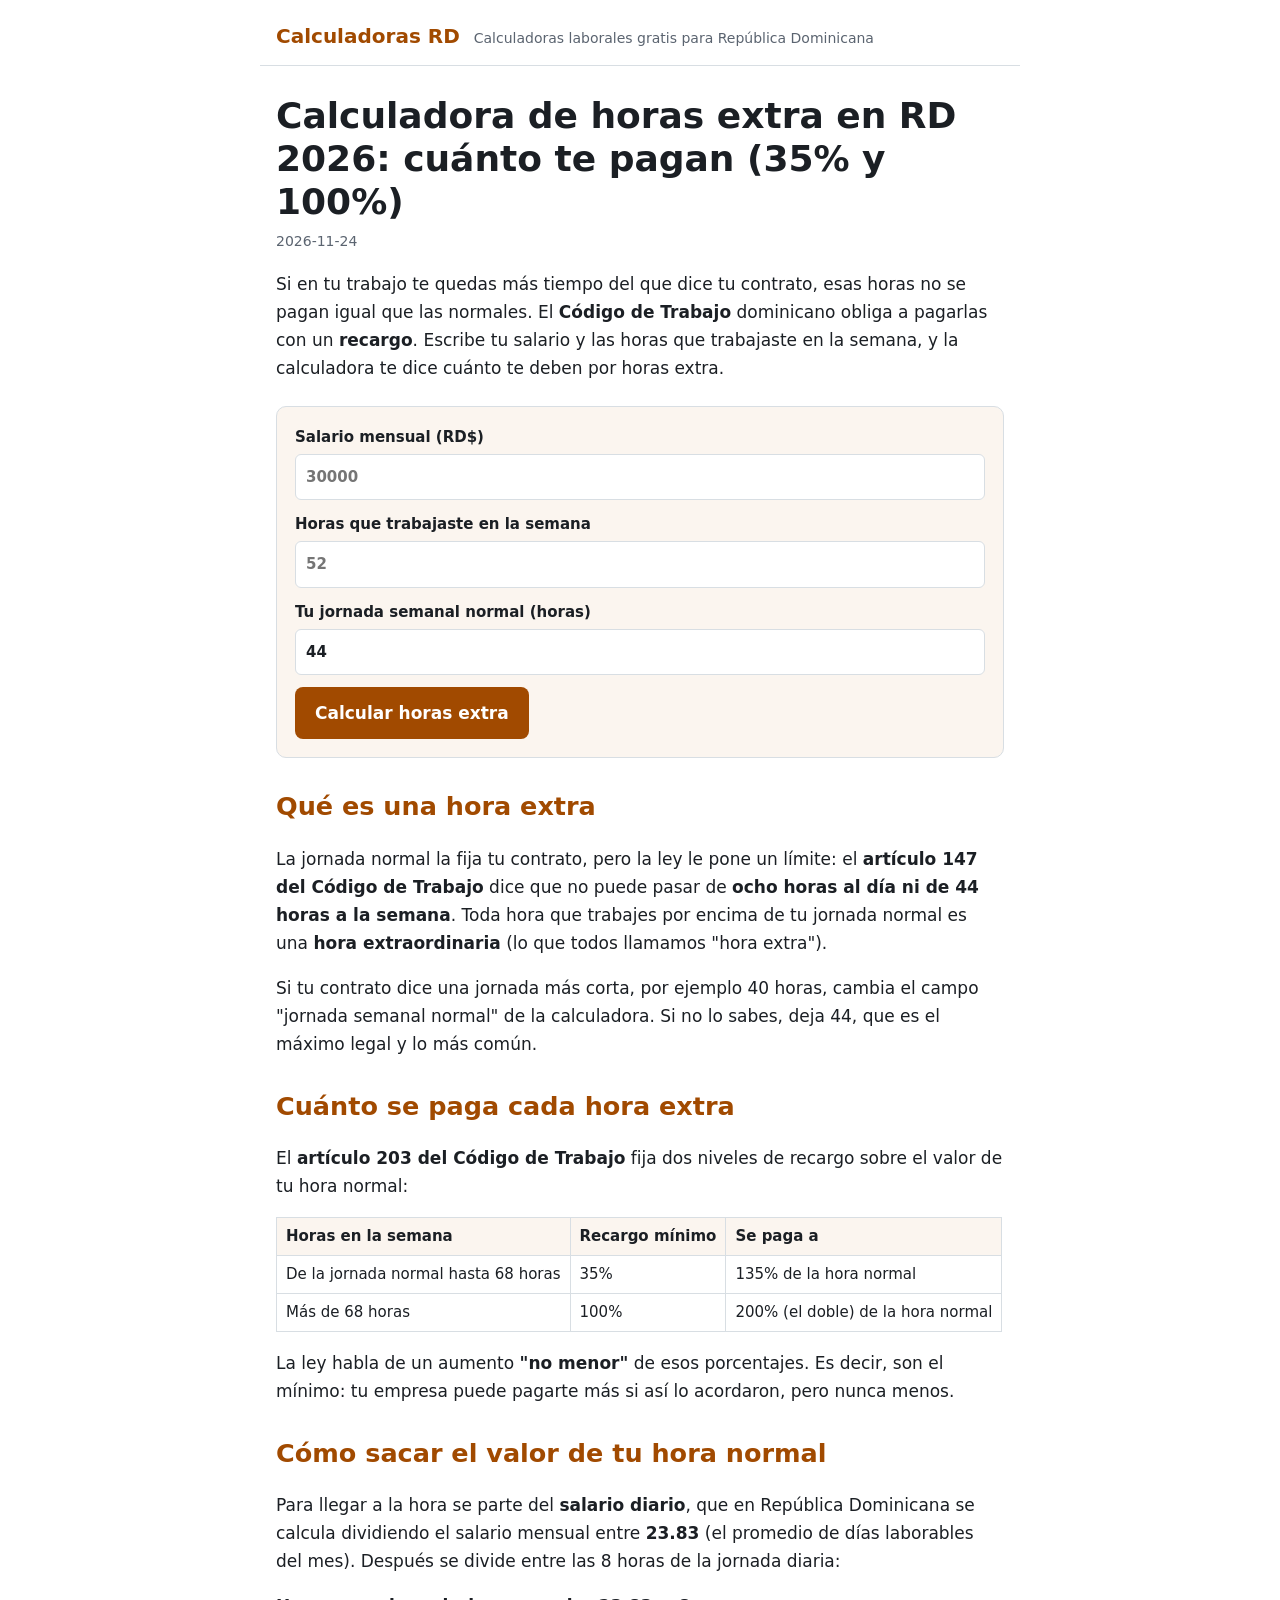
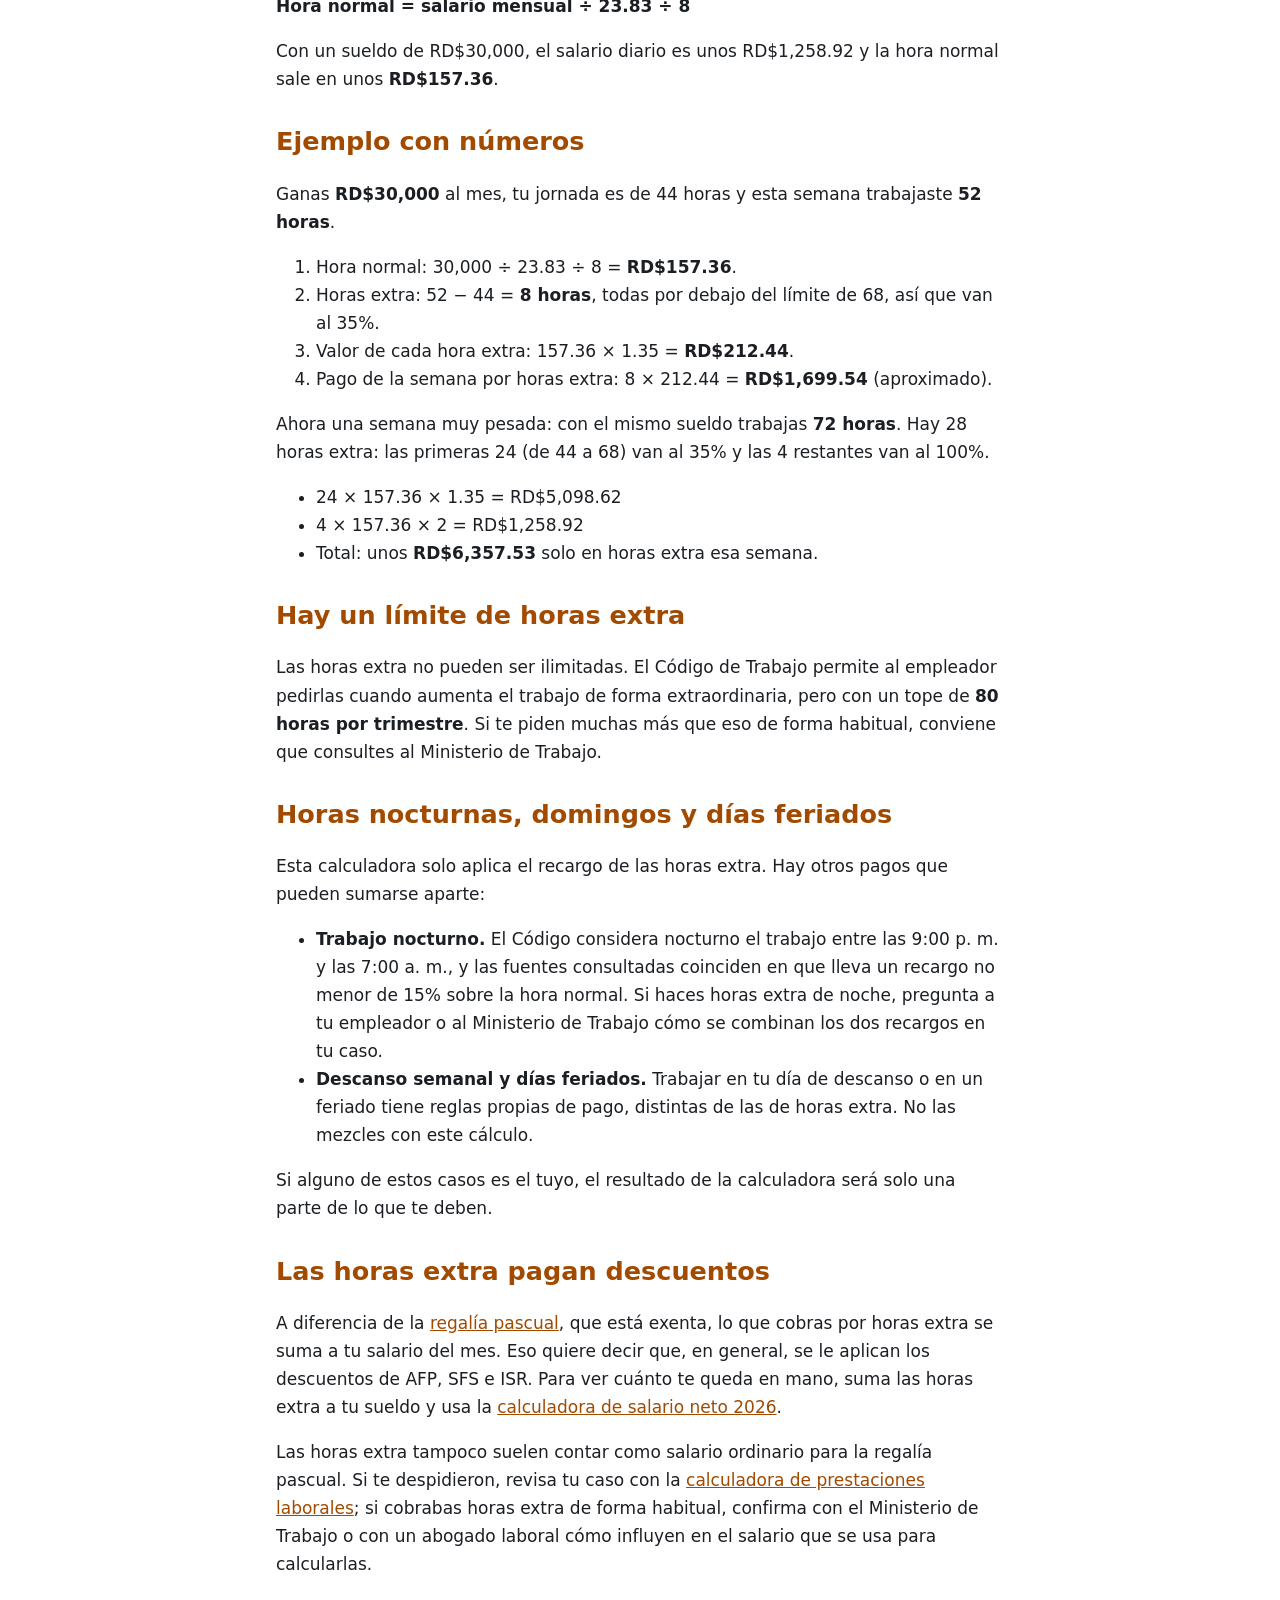
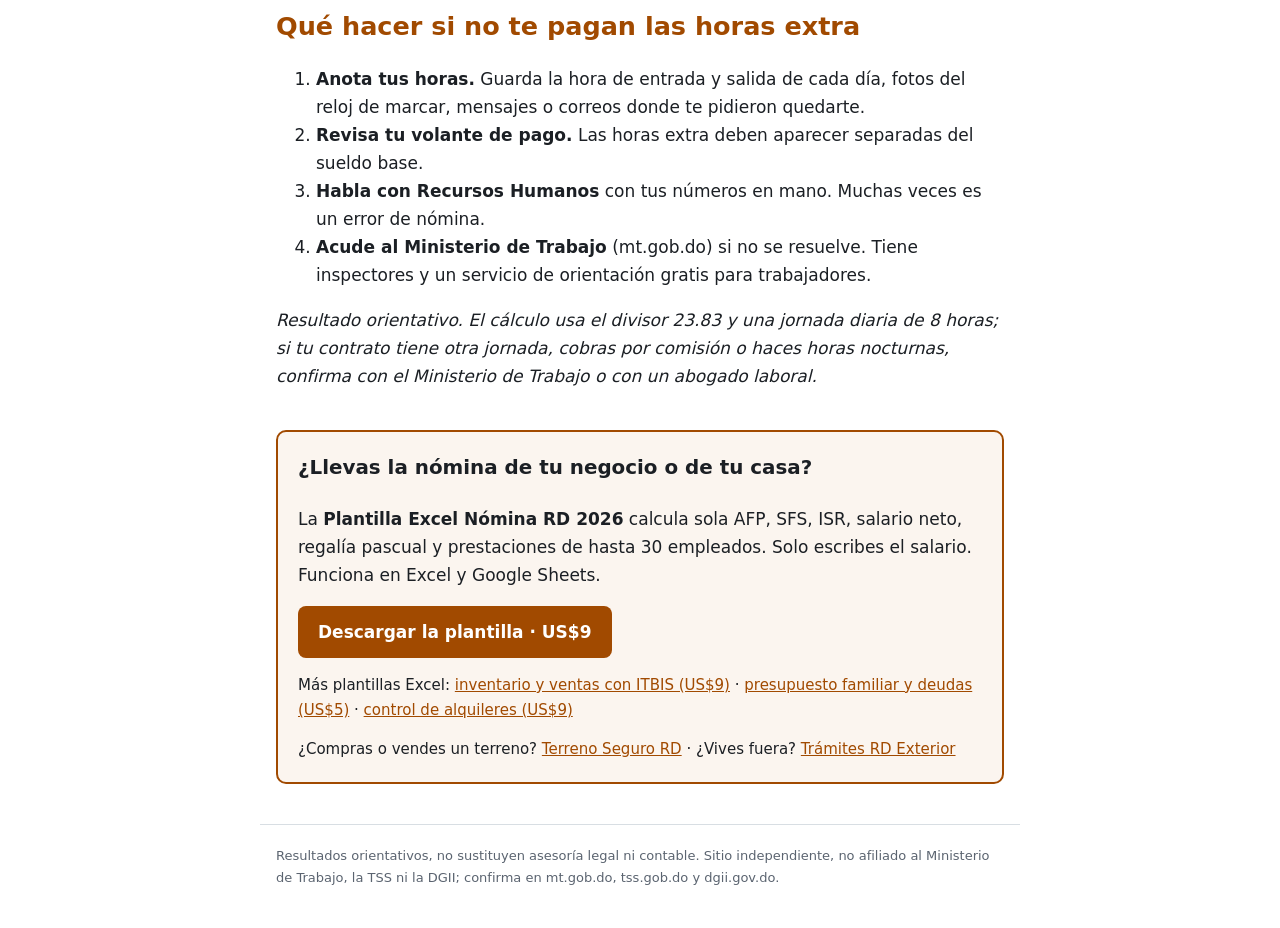
==== docs/calculadora-horas-extra-rd/index.html @ 493bf597 "Agrega calculadora de horas extra (art. 203: 35% y 100%) Co-Authored-By: Claude Opus 5.5 <noreply@an" ====
<!doctype html>
<html lang="es"><head><meta charset="utf-8">
<meta name="viewport" content="width=device-width,initial-scale=1">
<title>Calculadora de horas extra en RD 2026: cuánto te pagan (35% y 100%) | Calculadoras RD</title>
<meta name="description" content="Calcula gratis tus horas extra en República Dominicana: valor de tu hora normal, recargo del 35% hasta 68 horas semanales y del 100% después.">
<link rel="canonical" href="https://bsser.github.io/calculadoras-rd/calculadora-horas-extra-rd/">
<meta name="google-site-verification" content="4F6GvPItG1MgDsxIkhHlMnWlIL_Nr4-tKKIEYM5F8QM">
<link rel="stylesheet" href="../estilo.css">
<script src="../calc.js" defer></script>
</head><body>
<header><a class="marca" href="../">Calculadoras RD</a><span>Calculadoras laborales gratis para República Dominicana</span></header>
<main><article><h1>Calculadora de horas extra en RD 2026: cuánto te pagan (35% y 100%)</h1><p class='fecha'>2026-11-24</p><p>Si en tu trabajo te quedas más tiempo del que dice tu contrato, esas horas no se pagan igual que las normales. El <strong>Código de Trabajo</strong> dominicano obliga a pagarlas con un <strong>recargo</strong>. Escribe tu salario y las horas que trabajaste en la semana, y la calculadora te dice cuánto te deben por horas extra.</p>
<form class="calc" id="f-extra">
<label>Salario mensual (RD$)<input id="he-salario" inputmode="decimal" placeholder="30000" required></label>
<label>Horas que trabajaste en la semana<input id="he-horas" inputmode="decimal" placeholder="52" required></label>
<label>Tu jornada semanal normal (horas)<input id="he-jornada" inputmode="decimal" value="44"></label>
<button>Calcular horas extra</button>
<div class="resultado" id="r-extra" aria-live="polite"></div>
</form>

<h2>Qué es una hora extra</h2>
<p>La jornada normal la fija tu contrato, pero la ley le pone un límite: el <strong>artículo 147 del Código de Trabajo</strong> dice que no puede pasar de <strong>ocho horas al día ni de 44 horas a la semana</strong>. Toda hora que trabajes por encima de tu jornada normal es una <strong>hora extraordinaria</strong> (lo que todos llamamos "hora extra").</p>
<p>Si tu contrato dice una jornada más corta, por ejemplo 40 horas, cambia el campo "jornada semanal normal" de la calculadora. Si no lo sabes, deja 44, que es el máximo legal y lo más común.</p>
<h2>Cuánto se paga cada hora extra</h2>
<p>El <strong>artículo 203 del Código de Trabajo</strong> fija dos niveles de recargo sobre el valor de tu hora normal:</p>
<table>
<thead>
<tr>
<th>Horas en la semana</th>
<th>Recargo mínimo</th>
<th>Se paga a</th>
</tr>
</thead>
<tbody>
<tr>
<td>De la jornada normal hasta 68 horas</td>
<td>35%</td>
<td>135% de la hora normal</td>
</tr>
<tr>
<td>Más de 68 horas</td>
<td>100%</td>
<td>200% (el doble) de la hora normal</td>
</tr>
</tbody>
</table>
<p>La ley habla de un aumento <strong>"no menor"</strong> de esos porcentajes. Es decir, son el mínimo: tu empresa puede pagarte más si así lo acordaron, pero nunca menos.</p>
<h2>Cómo sacar el valor de tu hora normal</h2>
<p>Para llegar a la hora se parte del <strong>salario diario</strong>, que en República Dominicana se calcula dividiendo el salario mensual entre <strong>23.83</strong> (el promedio de días laborables del mes). Después se divide entre las 8 horas de la jornada diaria:</p>
<p><strong>Hora normal = salario mensual ÷ 23.83 ÷ 8</strong></p>
<p>Con un sueldo de RD$30,000, el salario diario es unos RD$1,258.92 y la hora normal sale en unos <strong>RD$157.36</strong>.</p>
<h2>Ejemplo con números</h2>
<p>Ganas <strong>RD$30,000</strong> al mes, tu jornada es de 44 horas y esta semana trabajaste <strong>52 horas</strong>.</p>
<ol>
<li>Hora normal: 30,000 ÷ 23.83 ÷ 8 = <strong>RD$157.36</strong>.</li>
<li>Horas extra: 52 − 44 = <strong>8 horas</strong>, todas por debajo del límite de 68, así que van al 35%.</li>
<li>Valor de cada hora extra: 157.36 × 1.35 = <strong>RD$212.44</strong>.</li>
<li>Pago de la semana por horas extra: 8 × 212.44 = <strong>RD$1,699.54</strong> (aproximado).</li>
</ol>
<p>Ahora una semana muy pesada: con el mismo sueldo trabajas <strong>72 horas</strong>. Hay 28 horas extra: las primeras 24 (de 44 a 68) van al 35% y las 4 restantes van al 100%.</p>
<ul>
<li>24 × 157.36 × 1.35 = RD$5,098.62</li>
<li>4 × 157.36 × 2 = RD$1,258.92</li>
<li>Total: unos <strong>RD$6,357.53</strong> solo en horas extra esa semana.</li>
</ul>
<h2>Hay un límite de horas extra</h2>
<p>Las horas extra no pueden ser ilimitadas. El Código de Trabajo permite al empleador pedirlas cuando aumenta el trabajo de forma extraordinaria, pero con un tope de <strong>80 horas por trimestre</strong>. Si te piden muchas más que eso de forma habitual, conviene que consultes al Ministerio de Trabajo.</p>
<h2>Horas nocturnas, domingos y días feriados</h2>
<p>Esta calculadora solo aplica el recargo de las horas extra. Hay otros pagos que pueden sumarse aparte:</p>
<ul>
<li><strong>Trabajo nocturno.</strong> El Código considera nocturno el trabajo entre las 9:00 p. m. y las 7:00 a. m., y las fuentes consultadas coinciden en que lleva un recargo no menor de 15% sobre la hora normal. Si haces horas extra de noche, pregunta a tu empleador o al Ministerio de Trabajo cómo se combinan los dos recargos en tu caso.</li>
<li><strong>Descanso semanal y días feriados.</strong> Trabajar en tu día de descanso o en un feriado tiene reglas propias de pago, distintas de las de horas extra. No las mezcles con este cálculo.</li>
</ul>
<p>Si alguno de estos casos es el tuyo, el resultado de la calculadora será solo una parte de lo que te deben.</p>
<h2>Las horas extra pagan descuentos</h2>
<p>A diferencia de la <a href="../calculadora-regalia-pascual-2026/">regalía pascual</a>, que está exenta, lo que cobras por horas extra se suma a tu salario del mes. Eso quiere decir que, en general, se le aplican los descuentos de AFP, SFS e ISR. Para ver cuánto te queda en mano, suma las horas extra a tu sueldo y usa la <a href="../calculadora-salario-neto-rd-2026/">calculadora de salario neto 2026</a>.</p>
<p>Las horas extra tampoco suelen contar como salario ordinario para la regalía pascual. Si te despidieron, revisa tu caso con la <a href="../calculadora-prestaciones-laborales-rd/">calculadora de prestaciones laborales</a>; si cobrabas horas extra de forma habitual, confirma con el Ministerio de Trabajo o con un abogado laboral cómo influyen en el salario que se usa para calcularlas.</p>
<h2>Qué hacer si no te pagan las horas extra</h2>
<ol>
<li><strong>Anota tus horas.</strong> Guarda la hora de entrada y salida de cada día, fotos del reloj de marcar, mensajes o correos donde te pidieron quedarte.</li>
<li><strong>Revisa tu volante de pago.</strong> Las horas extra deben aparecer separadas del sueldo base.</li>
<li><strong>Habla con Recursos Humanos</strong> con tus números en mano. Muchas veces es un error de nómina.</li>
<li><strong>Acude al Ministerio de Trabajo</strong> (mt.gob.do) si no se resuelve. Tiene inspectores y un servicio de orientación gratis para trabajadores.</li>
</ol>
<p><em>Resultado orientativo. El cálculo usa el divisor 23.83 y una jornada diaria de 8 horas; si tu contrato tiene otra jornada, cobras por comisión o haces horas nocturnas, confirma con el Ministerio de Trabajo o con un abogado laboral.</em></p></article><aside class="cta">
<h3>¿Llevas la nómina de tu negocio o de tu casa?</h3>
<p>La <b>Plantilla Excel Nómina RD 2026</b> calcula sola AFP, SFS, ISR, salario neto, regalía pascual y prestaciones de hasta 30 empleados. Solo escribes el salario. Funciona en Excel y Google Sheets.</p>
<a class="boton" href="https://jontastic64.gumroad.com/l/nomina-rd-2026">Descargar la plantilla · US$9</a>
<p class="gratis">Más plantillas Excel: <a href="https://jontastic64.gumroad.com/l/inventario-ventas-rd">inventario y ventas con ITBIS (US$9)</a> · <a href="https://jontastic64.gumroad.com/l/presupuesto-familiar-rd">presupuesto familiar y deudas (US$5)</a> · <a href="https://jontastic64.gumroad.com/l/control-alquileres-rd">control de alquileres (US$9)</a></p>
<p class="gratis">¿Compras o vendes un terreno? <a href="https://bsser.github.io/terreno-seguro-rd/">Terreno Seguro RD</a> · ¿Vives fuera? <a href="https://bsser.github.io/tramites-rd-exterior/">Trámites RD Exterior</a></p>
</aside></main>
<footer>Resultados orientativos, no sustituyen asesoría legal ni contable. Sitio independiente, no afiliado al Ministerio de Trabajo, la TSS ni la DGII; confirma en mt.gob.do, tss.gob.do y dgii.gov.do.</footer>
</body></html>
---- docs/estilo.css ----
:root { --verde:#a14a00; --tinta:#1b1f24; --gris:#5b6470; --fondo:#fbf5ef; --papel:#fff; --borde:#d8dee3; }
@media (prefers-color-scheme: dark) {
  :root { --verde:#ffa95e; --tinta:#eceae7; --gris:#b3aca5; --fondo:#2a221b; --papel:#161210; --borde:#3d332b; }
}
* { box-sizing: border-box; }
body { margin: 0; background: var(--papel); color: var(--tinta); font: 17px/1.65 system-ui, "Segoe UI", Arial, sans-serif; }
header, main, footer { max-width: 760px; margin: 0 auto; padding: 0 16px; }
header { padding-top: 20px; padding-bottom: 12px; border-bottom: 1px solid var(--borde); display: flex; flex-wrap: wrap; gap: 4px 14px; align-items: baseline; }
.marca { font-weight: 800; font-size: 20px; color: var(--verde); text-decoration: none; }
header span { color: var(--gris); font-size: 14px; }
h1 { line-height: 1.2; font-size: clamp(26px, 5vw, 36px); margin: 28px 0 6px; }
h2 { color: var(--verde); margin-top: 32px; line-height: 1.3; }
a { color: var(--verde); }
.fecha { color: var(--gris); font-size: 14px; margin-top: 0; }
.hero p { font-size: 19px; color: var(--gris); }
.lista { list-style: none; padding: 0; }
.lista li { border-bottom: 1px solid var(--borde); padding: 14px 0; }
.lista li a { font-weight: 700; font-size: 19px; text-decoration: none; }
.lista li p { margin: 4px 0 0; color: var(--gris); }
table { border-collapse: collapse; width: 100%; font-size: 15px; display: block; overflow-x: auto; }
th, td { border: 1px solid var(--borde); padding: 6px 9px; text-align: left; vertical-align: top; }
th { background: var(--fondo); }
blockquote { margin: 16px 0; padding: 10px 16px; background: var(--fondo); border-left: 4px solid var(--verde); }
.cta { margin: 40px 0; padding: 20px; background: var(--fondo); border: 2px solid var(--verde); border-radius: 10px; }
.cta h3 { margin-top: 0; }
.boton { display: inline-block; background: var(--verde); color: var(--papel); padding: 12px 20px; border-radius: 8px; font-weight: 700; text-decoration: none; }
.gratis { font-size: 15px; margin-bottom: 0; }
footer { color: var(--gris); font-size: 13px; padding-top: 20px; padding-bottom: 40px; border-top: 1px solid var(--borde); margin-top: 40px; }
.calc { margin: 24px 0; padding: 18px; border: 1px solid var(--borde); border-radius: 10px; background: var(--fondo); }
.calc label { display: block; margin: 0 0 12px; font-weight: 600; font-size: 15px; }
.calc input, .calc select { display: block; width: 100%; margin-top: 4px; padding: 10px; font: inherit; color: var(--tinta); background: var(--papel); border: 1px solid var(--borde); border-radius: 6px; }
.calc button { background: var(--verde); color: var(--papel); border: 0; padding: 12px 20px; border-radius: 8px; font: inherit; font-weight: 700; cursor: pointer; }
.resultado table { display: table; margin-top: 16px; }
.resultado td:last-child { text-align: right; white-space: nowrap; }
.resultado .total td { font-weight: 800; color: var(--verde); }
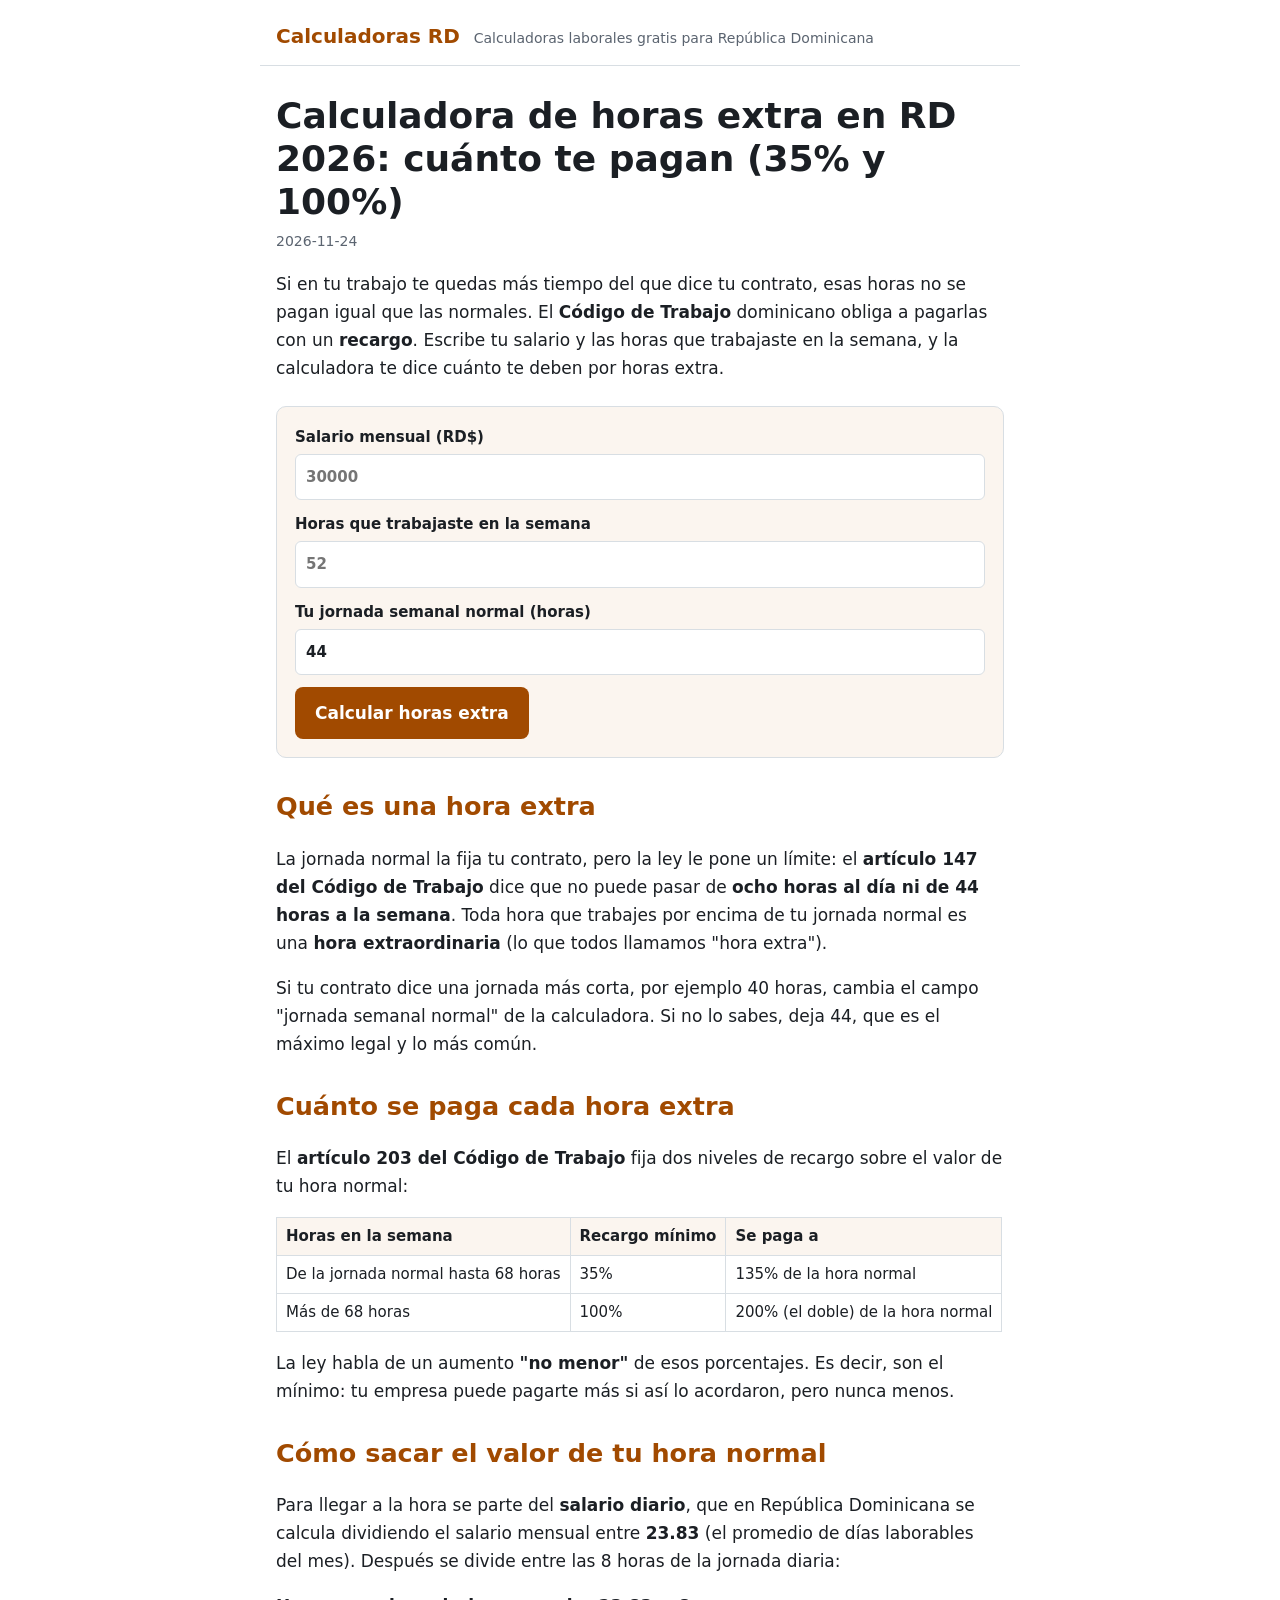
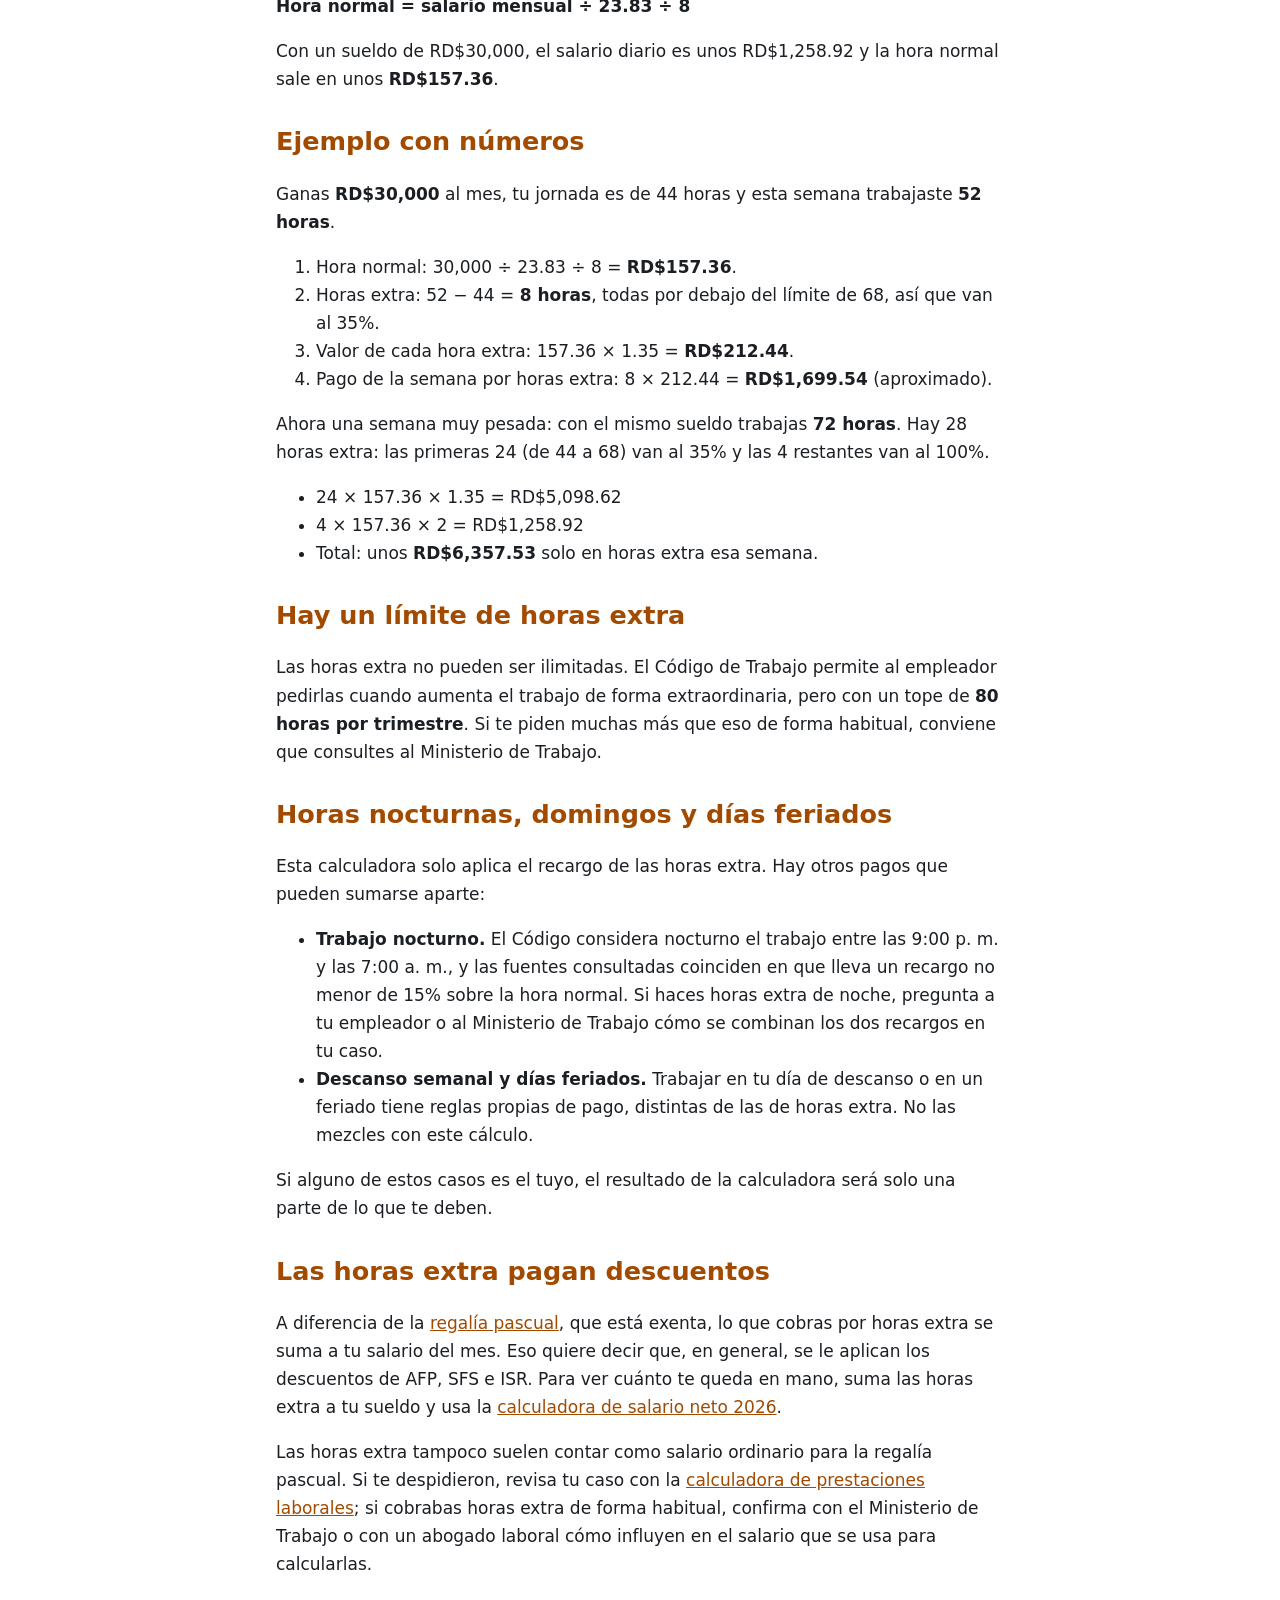
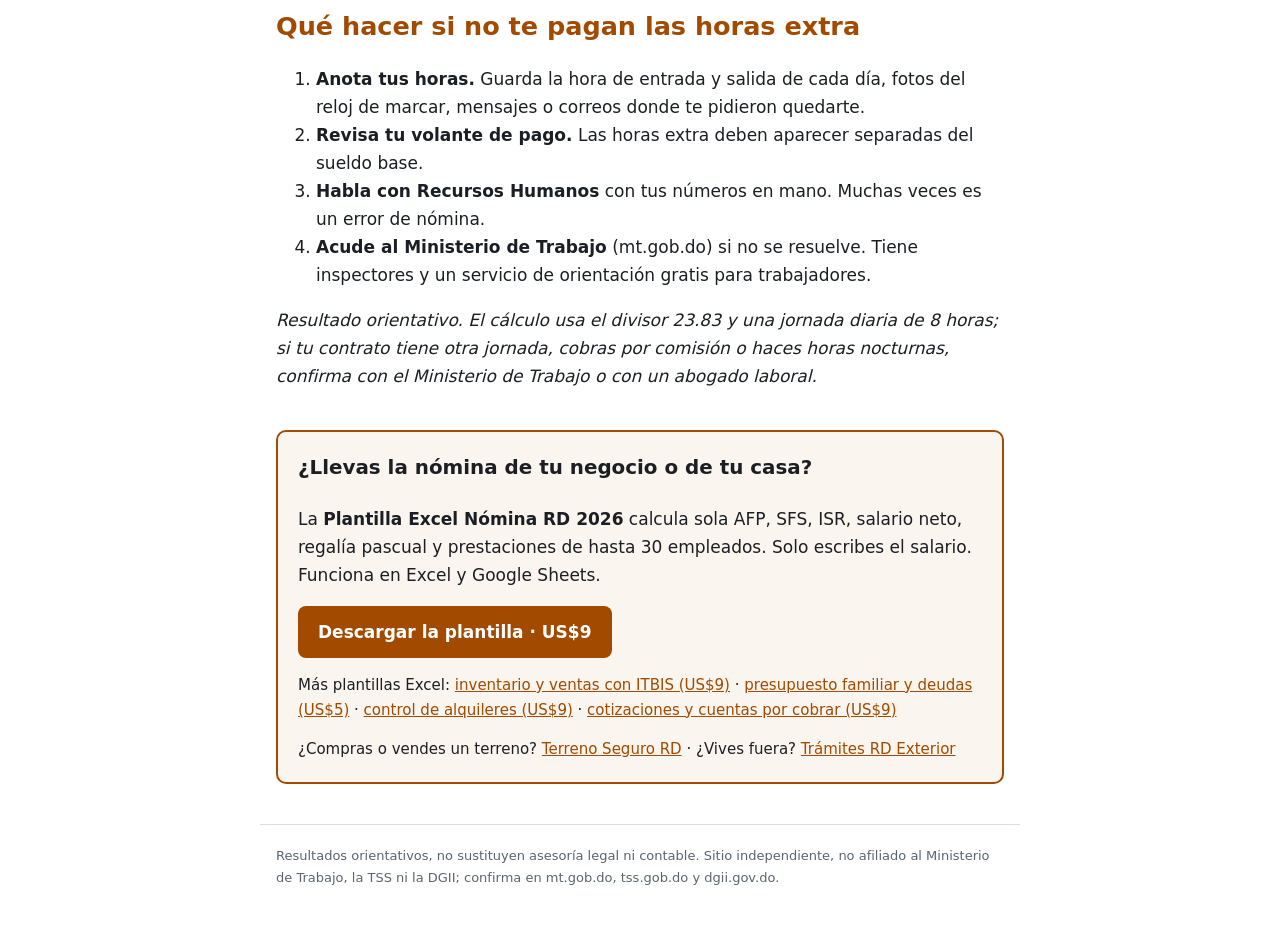
==== commit fa3f14a8: "CTA: plantilla de cotizaciones y cuentas por cobrar Co-Authored-By: Claude Opus 5.5 <noreply@anthrop" ====
--- a/docs/calculadora-horas-extra-rd/index.html
+++ b/docs/calculadora-horas-extra-rd/index.html
@@ -86,7 +86,7 @@
 <h3>¿Llevas la nómina de tu negocio o de tu casa?</h3>
 <p>La <b>Plantilla Excel Nómina RD 2026</b> calcula sola AFP, SFS, ISR, salario neto, regalía pascual y prestaciones de hasta 30 empleados. Solo escribes el salario. Funciona en Excel y Google Sheets.</p>
 <a class="boton" href="https://jontastic64.gumroad.com/l/nomina-rd-2026">Descargar la plantilla · US$9</a>
-<p class="gratis">Más plantillas Excel: <a href="https://jontastic64.gumroad.com/l/inventario-ventas-rd">inventario y ventas con ITBIS (US$9)</a> · <a href="https://jontastic64.gumroad.com/l/presupuesto-familiar-rd">presupuesto familiar y deudas (US$5)</a> · <a href="https://jontastic64.gumroad.com/l/control-alquileres-rd">control de alquileres (US$9)</a></p>
+<p class="gratis">Más plantillas Excel: <a href="https://jontastic64.gumroad.com/l/inventario-ventas-rd">inventario y ventas con ITBIS (US$9)</a> · <a href="https://jontastic64.gumroad.com/l/presupuesto-familiar-rd">presupuesto familiar y deudas (US$5)</a> · <a href="https://jontastic64.gumroad.com/l/control-alquileres-rd">control de alquileres (US$9)</a> · <a href="https://jontastic64.gumroad.com/l/cotizaciones-cobros-rd">cotizaciones y cuentas por cobrar (US$9)</a></p>
 <p class="gratis">¿Compras o vendes un terreno? <a href="https://bsser.github.io/terreno-seguro-rd/">Terreno Seguro RD</a> · ¿Vives fuera? <a href="https://bsser.github.io/tramites-rd-exterior/">Trámites RD Exterior</a></p>
 </aside></main>
 <footer>Resultados orientativos, no sustituyen asesoría legal ni contable. Sitio independiente, no afiliado al Ministerio de Trabajo, la TSS ni la DGII; confirma en mt.gob.do, tss.gob.do y dgii.gov.do.</footer>
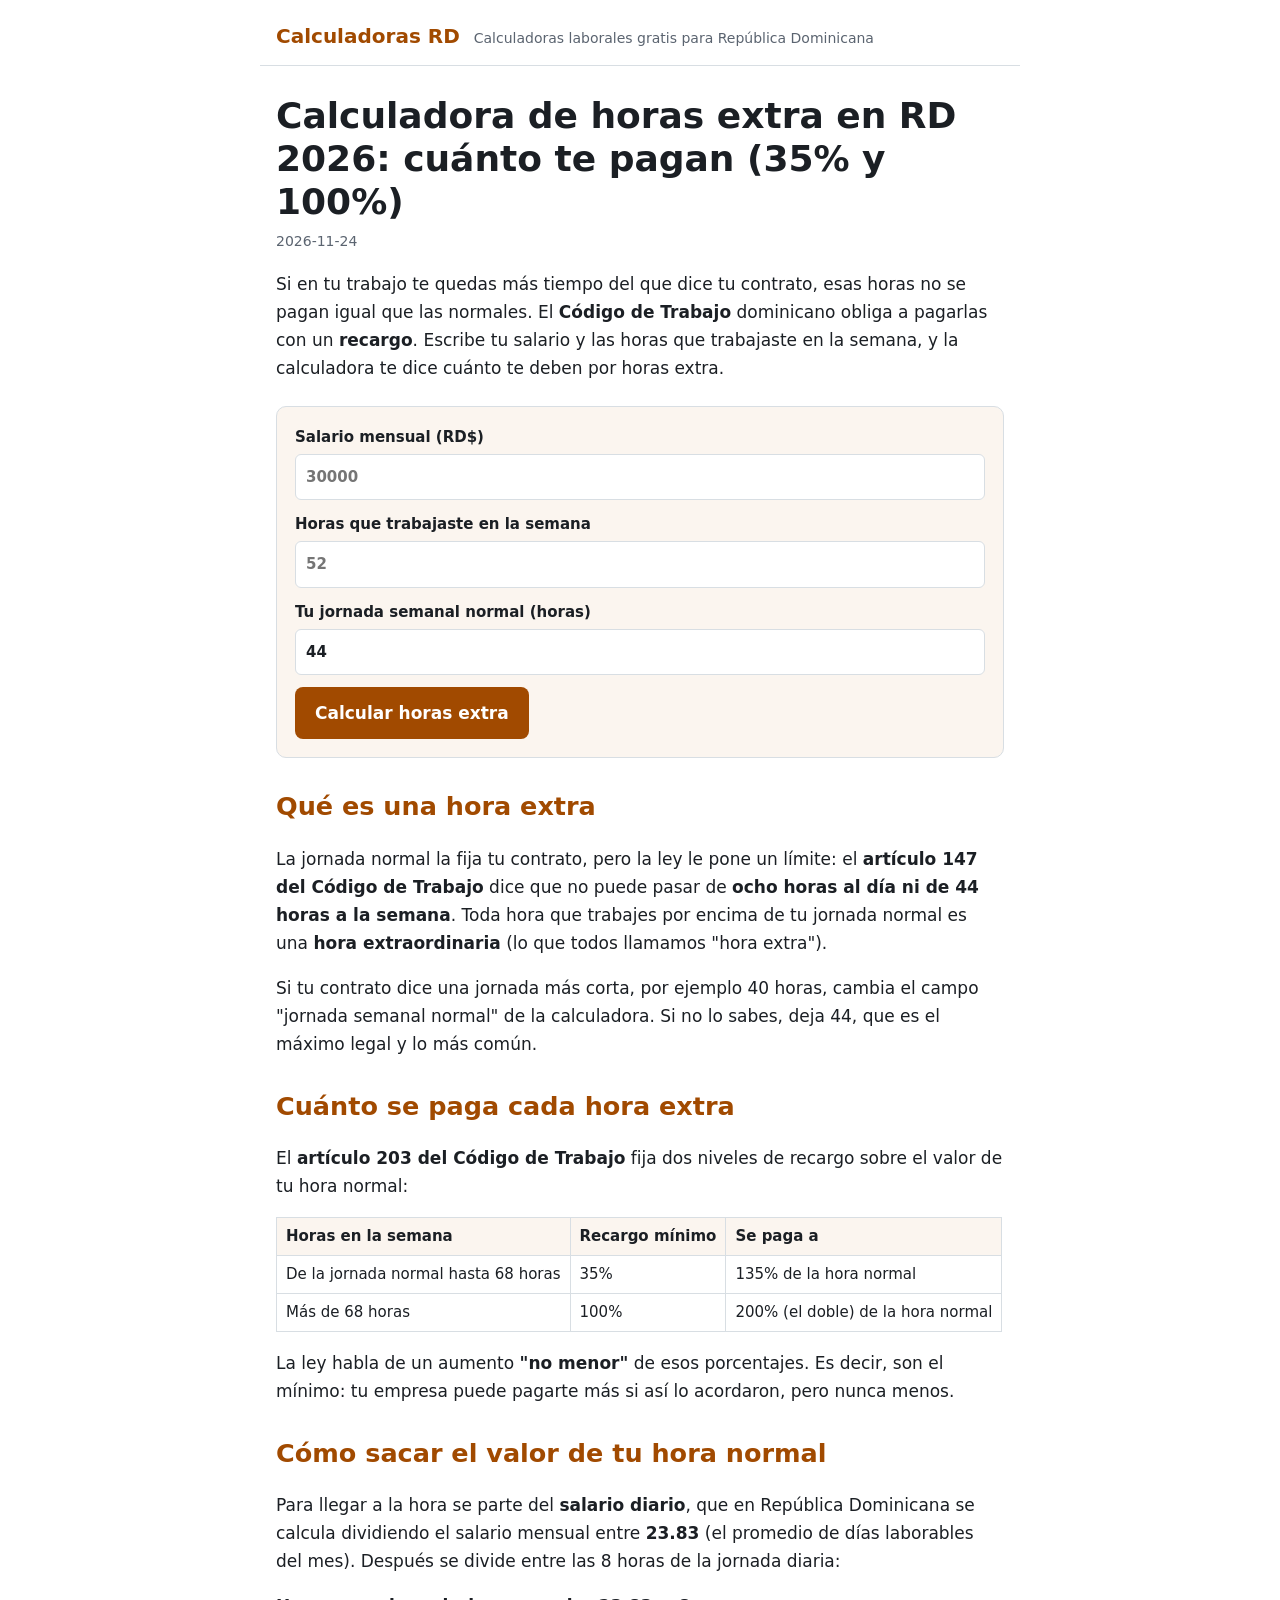
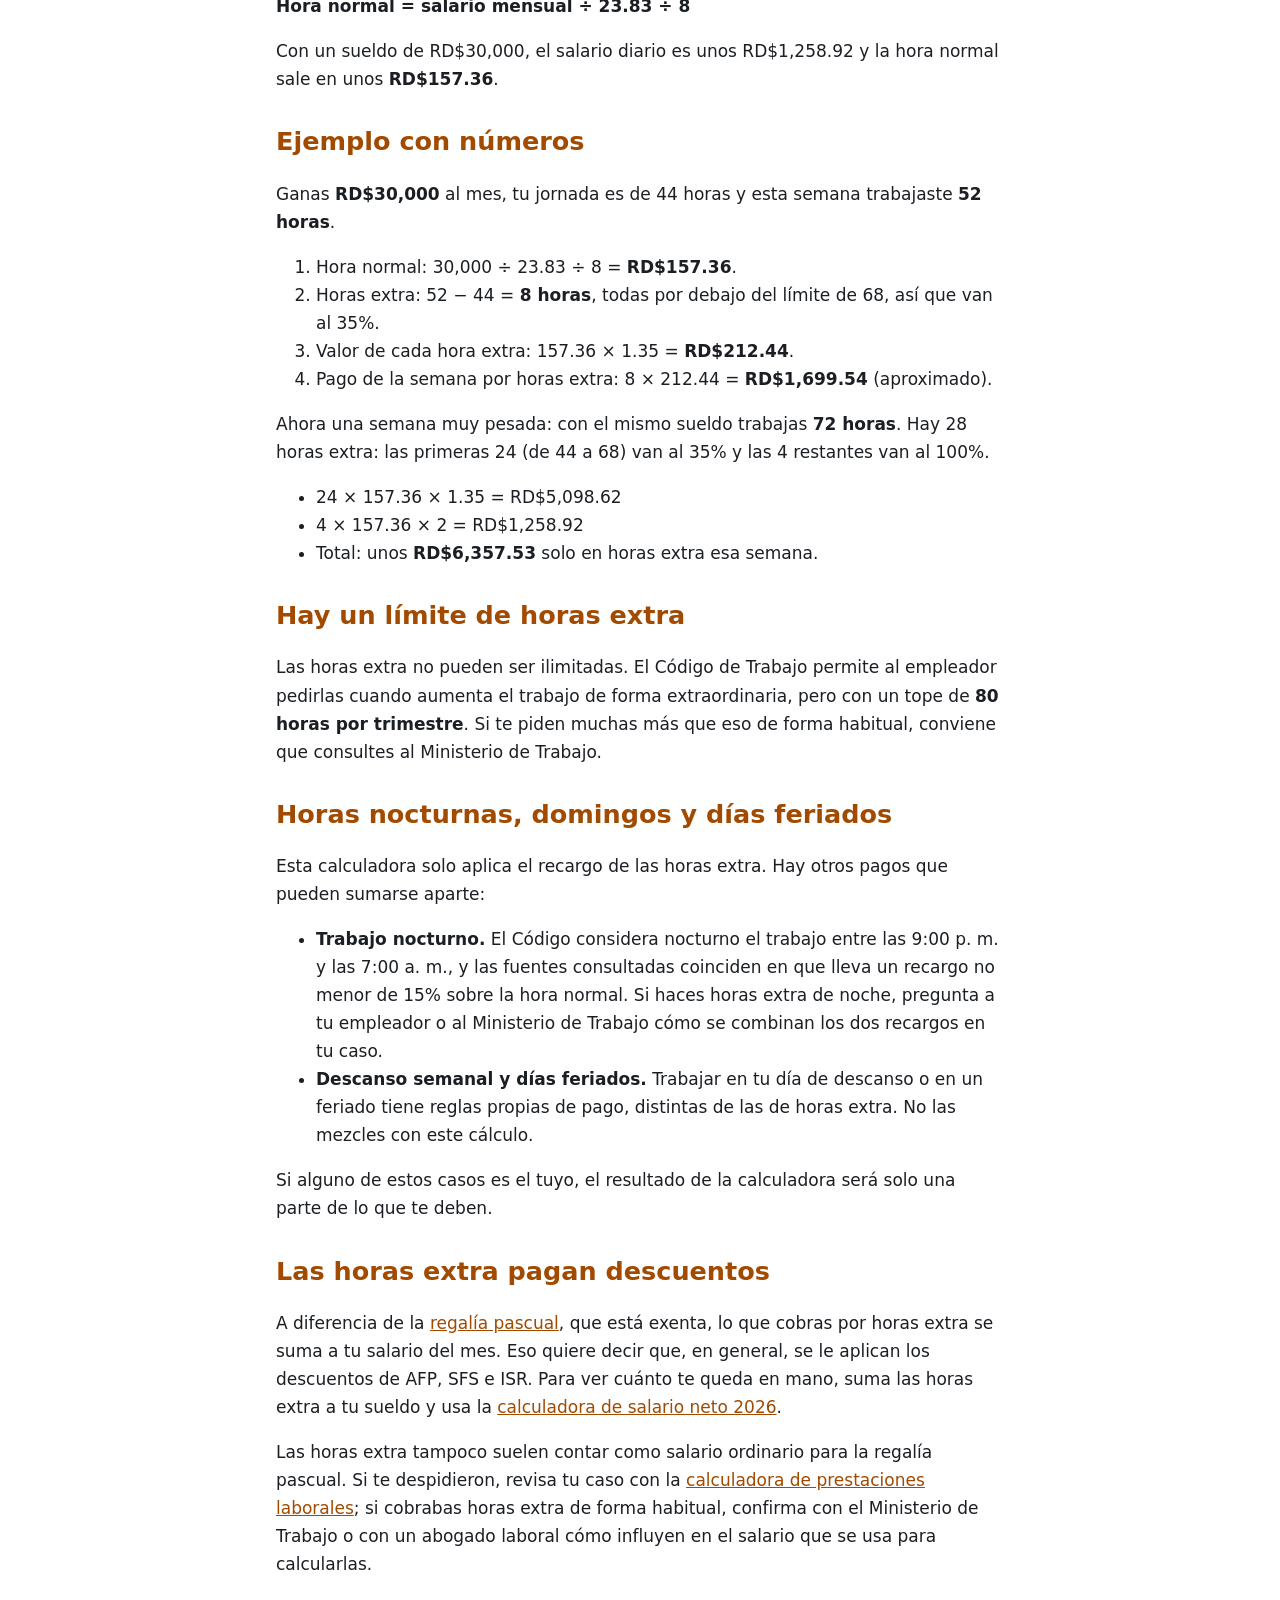
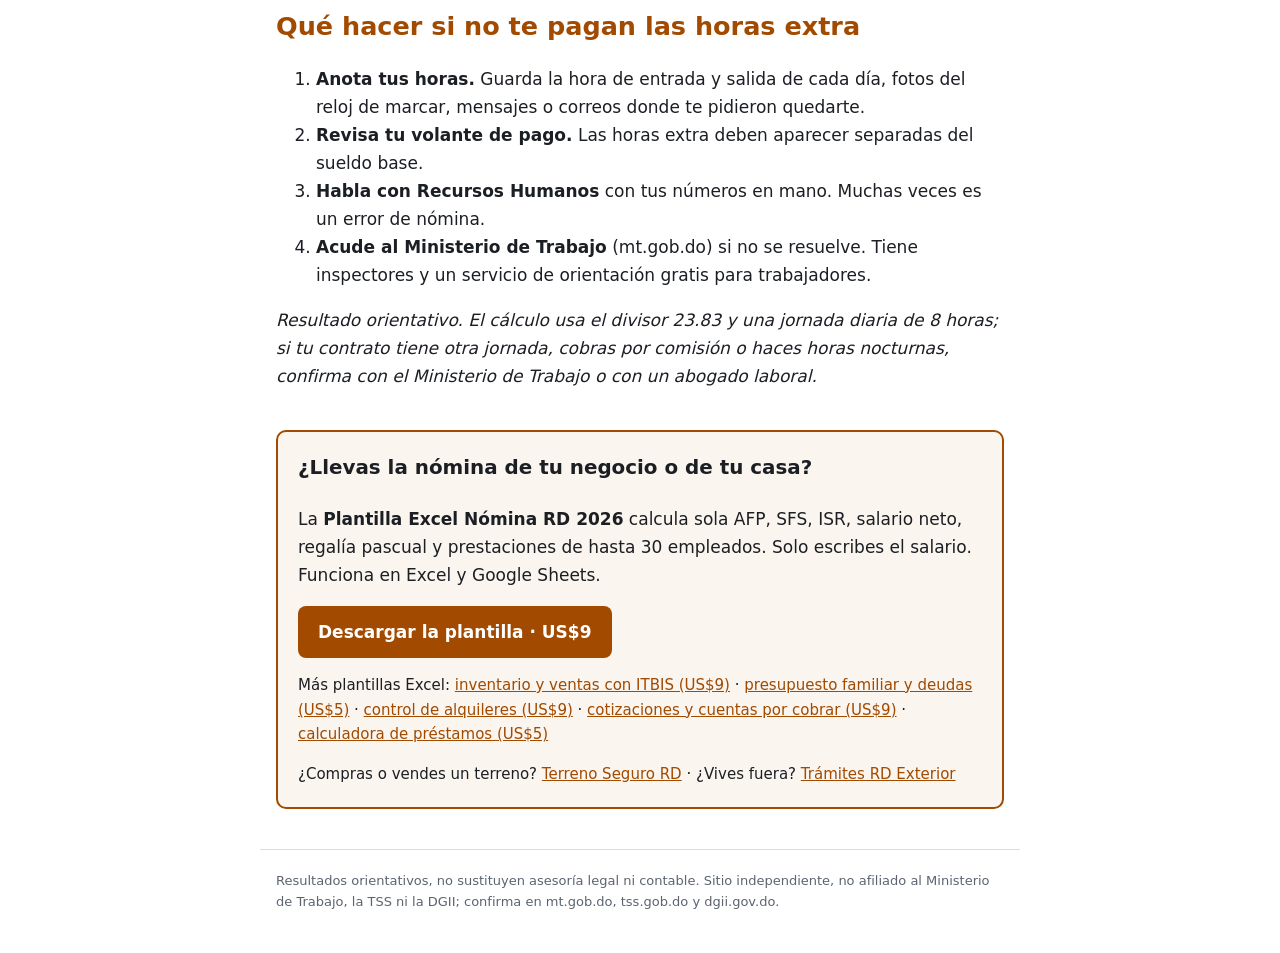
==== commit 48752012: "Agrega calculadora de préstamo (cuota fija, método francés) - calc.js: función prestamo() con cuota," ====
--- a/docs/calculadora-horas-extra-rd/index.html
+++ b/docs/calculadora-horas-extra-rd/index.html
@@ -86,7 +86,7 @@
 <h3>¿Llevas la nómina de tu negocio o de tu casa?</h3>
 <p>La <b>Plantilla Excel Nómina RD 2026</b> calcula sola AFP, SFS, ISR, salario neto, regalía pascual y prestaciones de hasta 30 empleados. Solo escribes el salario. Funciona en Excel y Google Sheets.</p>
 <a class="boton" href="https://jontastic64.gumroad.com/l/nomina-rd-2026">Descargar la plantilla · US$9</a>
-<p class="gratis">Más plantillas Excel: <a href="https://jontastic64.gumroad.com/l/inventario-ventas-rd">inventario y ventas con ITBIS (US$9)</a> · <a href="https://jontastic64.gumroad.com/l/presupuesto-familiar-rd">presupuesto familiar y deudas (US$5)</a> · <a href="https://jontastic64.gumroad.com/l/control-alquileres-rd">control de alquileres (US$9)</a> · <a href="https://jontastic64.gumroad.com/l/cotizaciones-cobros-rd">cotizaciones y cuentas por cobrar (US$9)</a></p>
+<p class="gratis">Más plantillas Excel: <a href="https://jontastic64.gumroad.com/l/inventario-ventas-rd">inventario y ventas con ITBIS (US$9)</a> · <a href="https://jontastic64.gumroad.com/l/presupuesto-familiar-rd">presupuesto familiar y deudas (US$5)</a> · <a href="https://jontastic64.gumroad.com/l/control-alquileres-rd">control de alquileres (US$9)</a> · <a href="https://jontastic64.gumroad.com/l/cotizaciones-cobros-rd">cotizaciones y cuentas por cobrar (US$9)</a> · <a href="https://jontastic64.gumroad.com/l/calculadora-prestamos-rd">calculadora de préstamos (US$5)</a></p>
 <p class="gratis">¿Compras o vendes un terreno? <a href="https://bsser.github.io/terreno-seguro-rd/">Terreno Seguro RD</a> · ¿Vives fuera? <a href="https://bsser.github.io/tramites-rd-exterior/">Trámites RD Exterior</a></p>
 </aside></main>
 <footer>Resultados orientativos, no sustituyen asesoría legal ni contable. Sitio independiente, no afiliado al Ministerio de Trabajo, la TSS ni la DGII; confirma en mt.gob.do, tss.gob.do y dgii.gov.do.</footer>
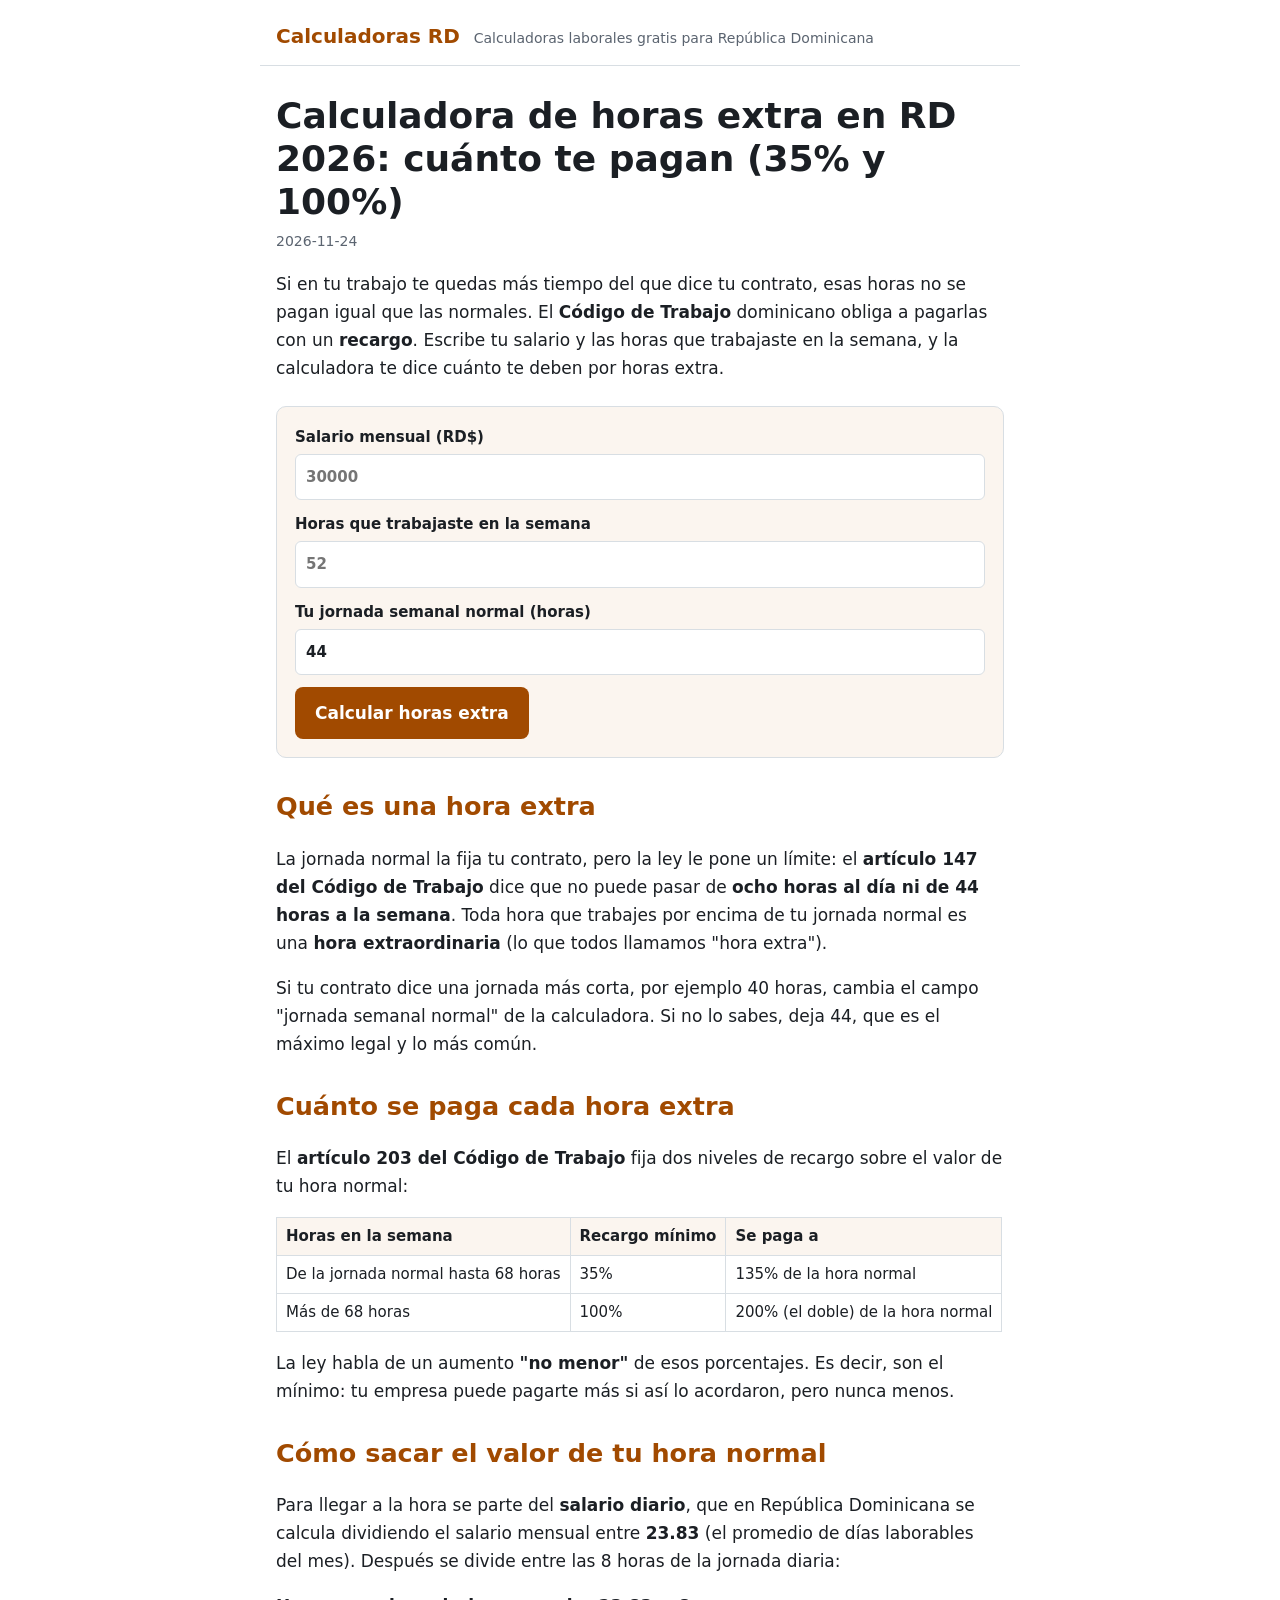
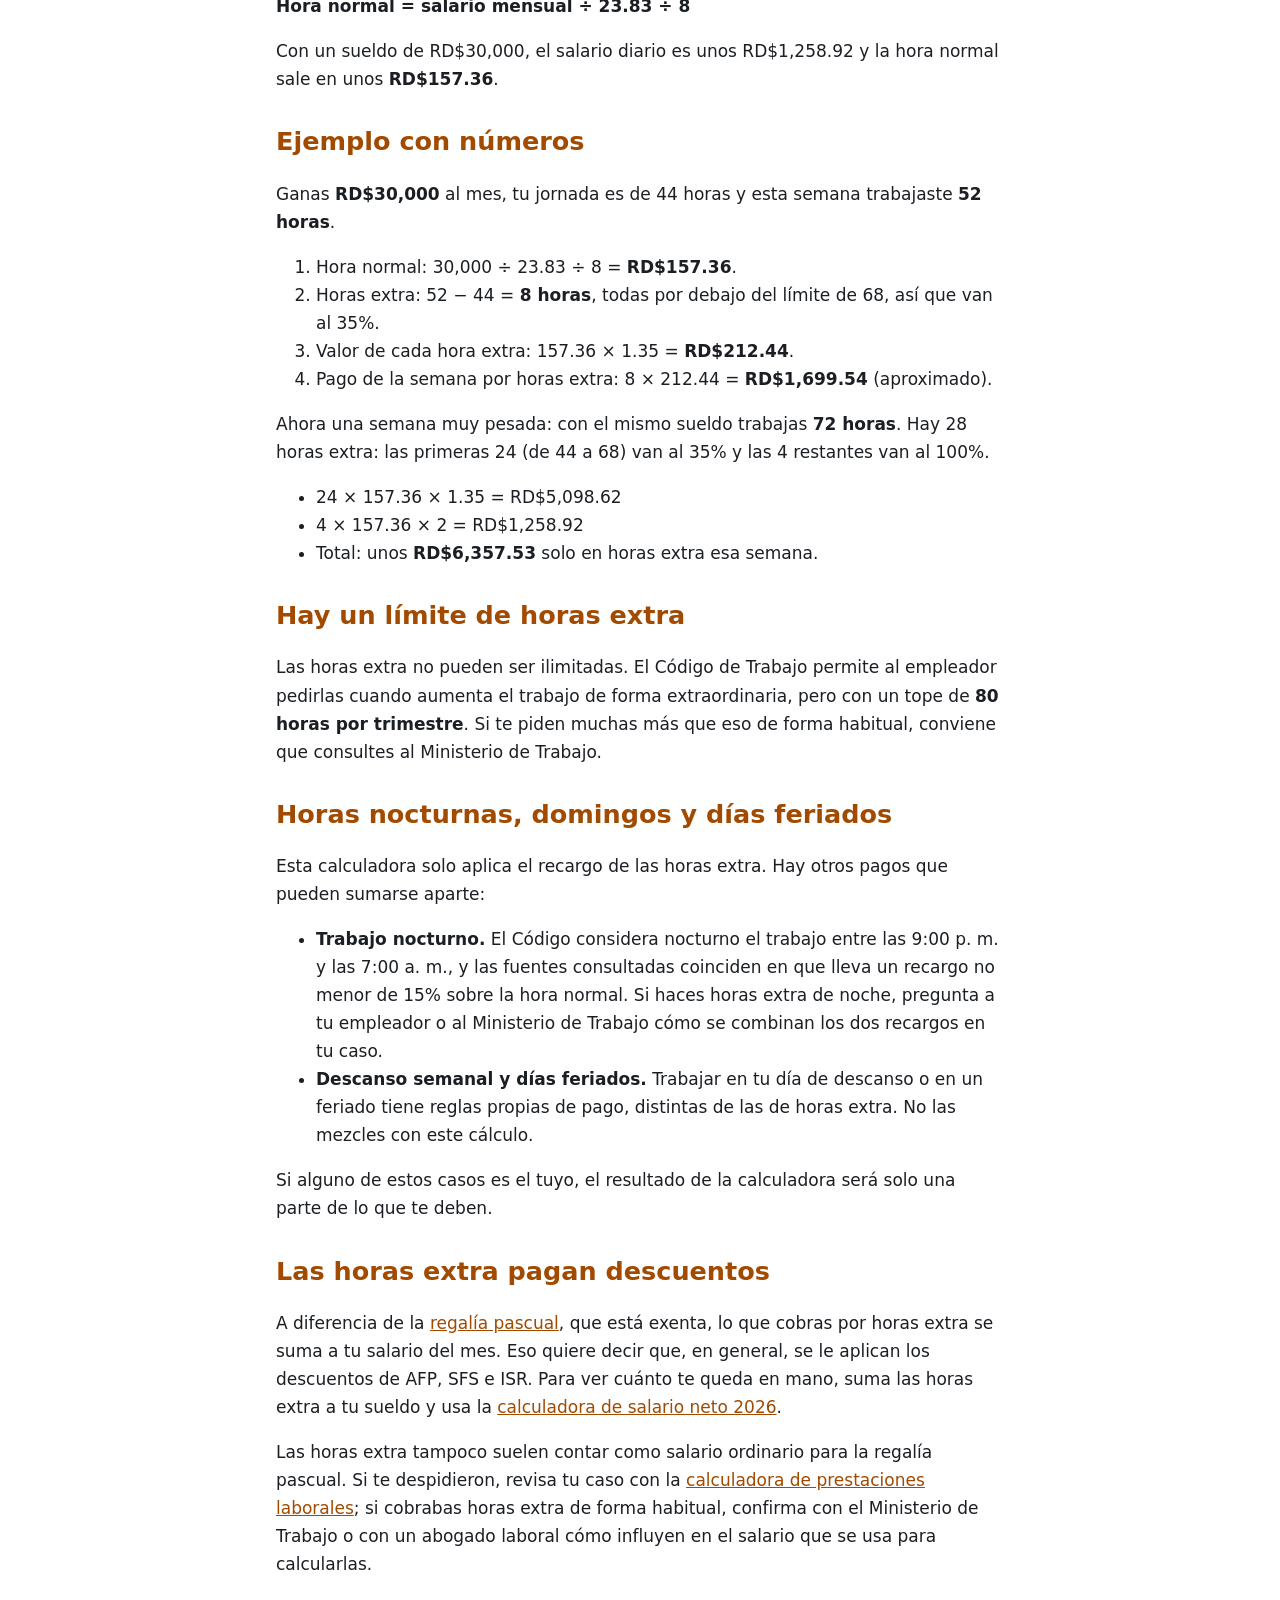
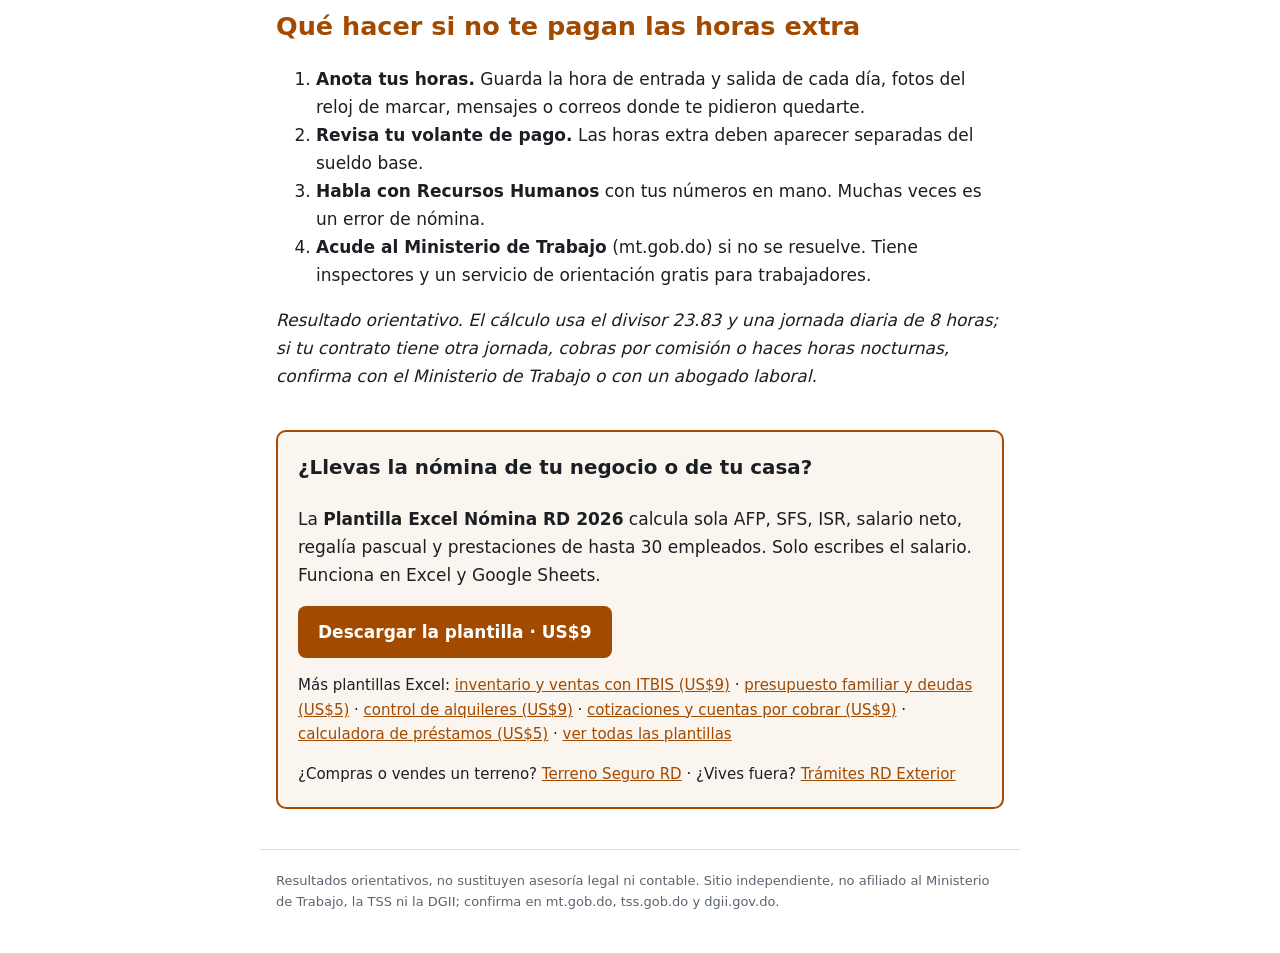
==== commit f19ead33: "Enlace al catálogo de plantillas Co-Authored-By: Claude Opus 5.5 <noreply@anthropic.com>" ====
--- a/docs/calculadora-horas-extra-rd/index.html
+++ b/docs/calculadora-horas-extra-rd/index.html
@@ -86,7 +86,7 @@
 <h3>¿Llevas la nómina de tu negocio o de tu casa?</h3>
 <p>La <b>Plantilla Excel Nómina RD 2026</b> calcula sola AFP, SFS, ISR, salario neto, regalía pascual y prestaciones de hasta 30 empleados. Solo escribes el salario. Funciona en Excel y Google Sheets.</p>
 <a class="boton" href="https://jontastic64.gumroad.com/l/nomina-rd-2026">Descargar la plantilla · US$9</a>
-<p class="gratis">Más plantillas Excel: <a href="https://jontastic64.gumroad.com/l/inventario-ventas-rd">inventario y ventas con ITBIS (US$9)</a> · <a href="https://jontastic64.gumroad.com/l/presupuesto-familiar-rd">presupuesto familiar y deudas (US$5)</a> · <a href="https://jontastic64.gumroad.com/l/control-alquileres-rd">control de alquileres (US$9)</a> · <a href="https://jontastic64.gumroad.com/l/cotizaciones-cobros-rd">cotizaciones y cuentas por cobrar (US$9)</a> · <a href="https://jontastic64.gumroad.com/l/calculadora-prestamos-rd">calculadora de préstamos (US$5)</a></p>
+<p class="gratis">Más plantillas Excel: <a href="https://jontastic64.gumroad.com/l/inventario-ventas-rd">inventario y ventas con ITBIS (US$9)</a> · <a href="https://jontastic64.gumroad.com/l/presupuesto-familiar-rd">presupuesto familiar y deudas (US$5)</a> · <a href="https://jontastic64.gumroad.com/l/control-alquileres-rd">control de alquileres (US$9)</a> · <a href="https://jontastic64.gumroad.com/l/cotizaciones-cobros-rd">cotizaciones y cuentas por cobrar (US$9)</a> · <a href="https://jontastic64.gumroad.com/l/calculadora-prestamos-rd">calculadora de préstamos (US$5)</a> · <a href="https://bsser.github.io/plantillas-excel-rd/">ver todas las plantillas</a></p>
 <p class="gratis">¿Compras o vendes un terreno? <a href="https://bsser.github.io/terreno-seguro-rd/">Terreno Seguro RD</a> · ¿Vives fuera? <a href="https://bsser.github.io/tramites-rd-exterior/">Trámites RD Exterior</a></p>
 </aside></main>
 <footer>Resultados orientativos, no sustituyen asesoría legal ni contable. Sitio independiente, no afiliado al Ministerio de Trabajo, la TSS ni la DGII; confirma en mt.gob.do, tss.gob.do y dgii.gov.do.</footer>
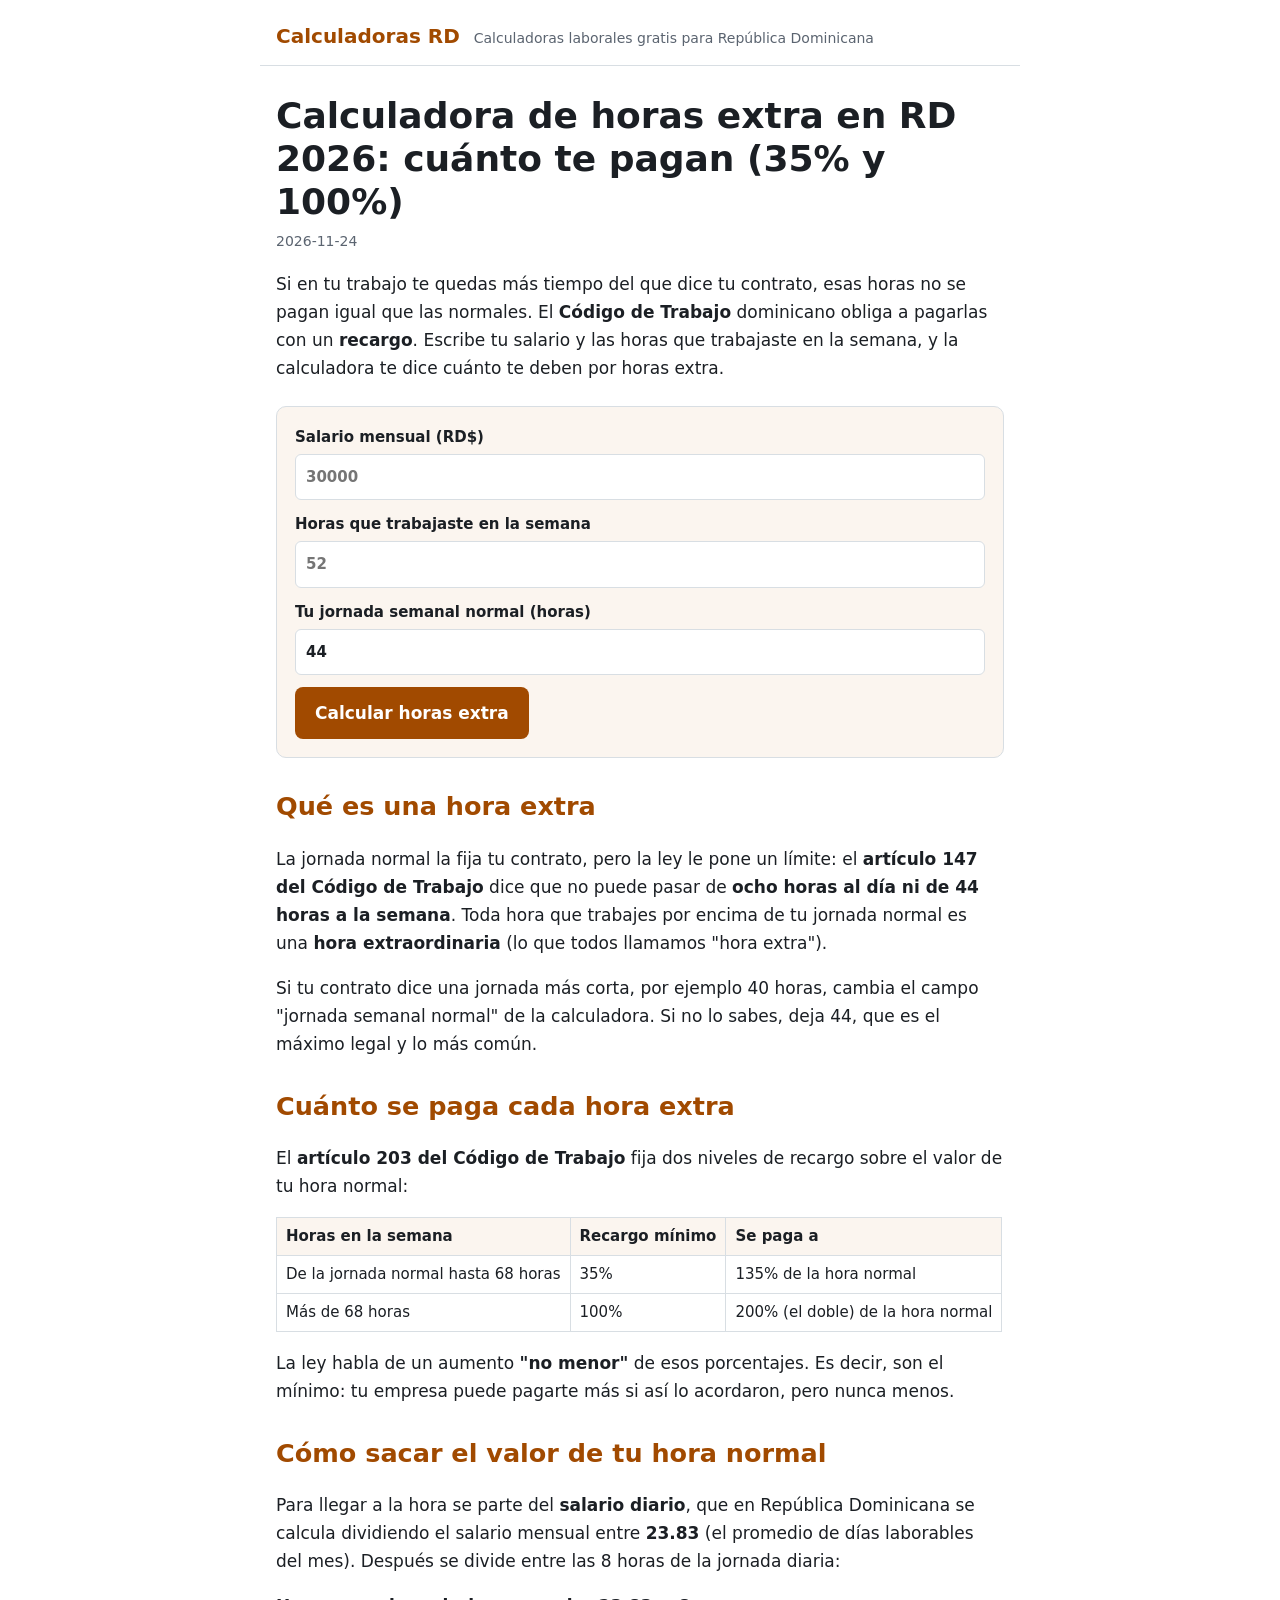
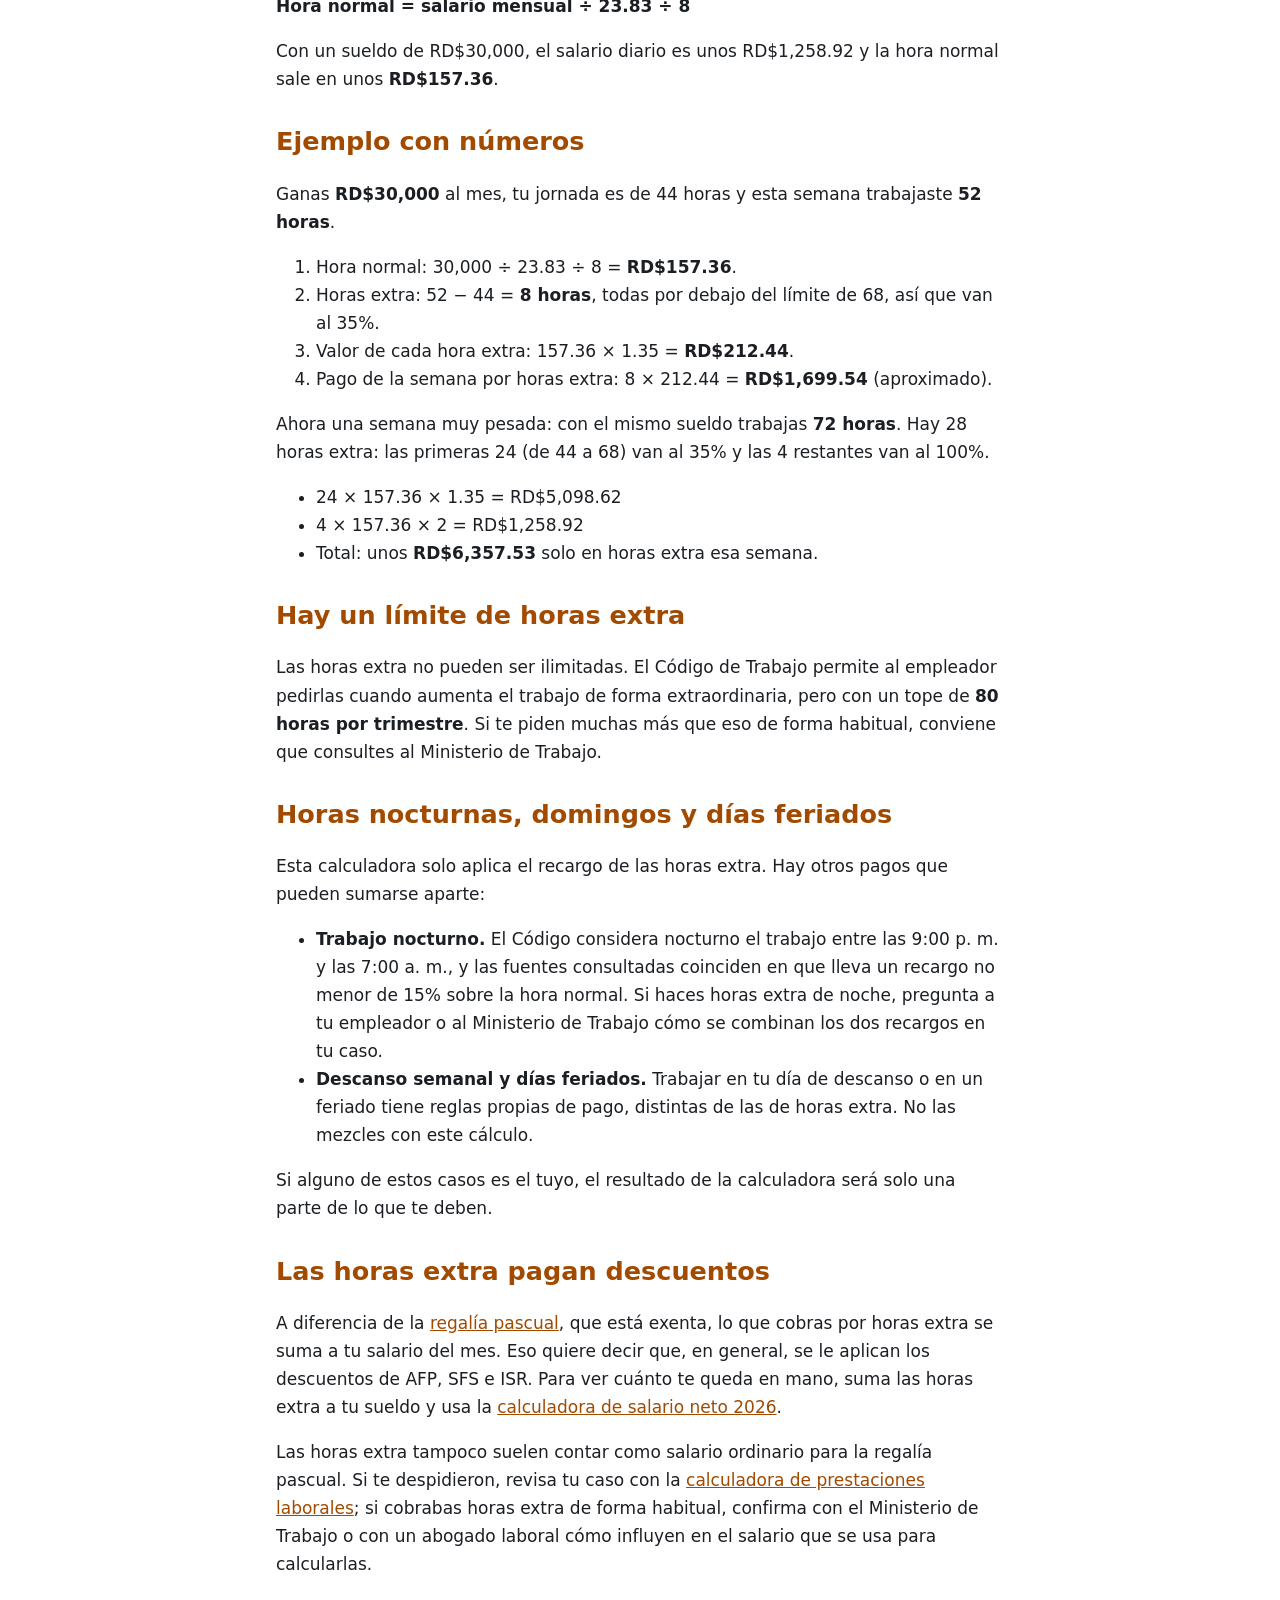
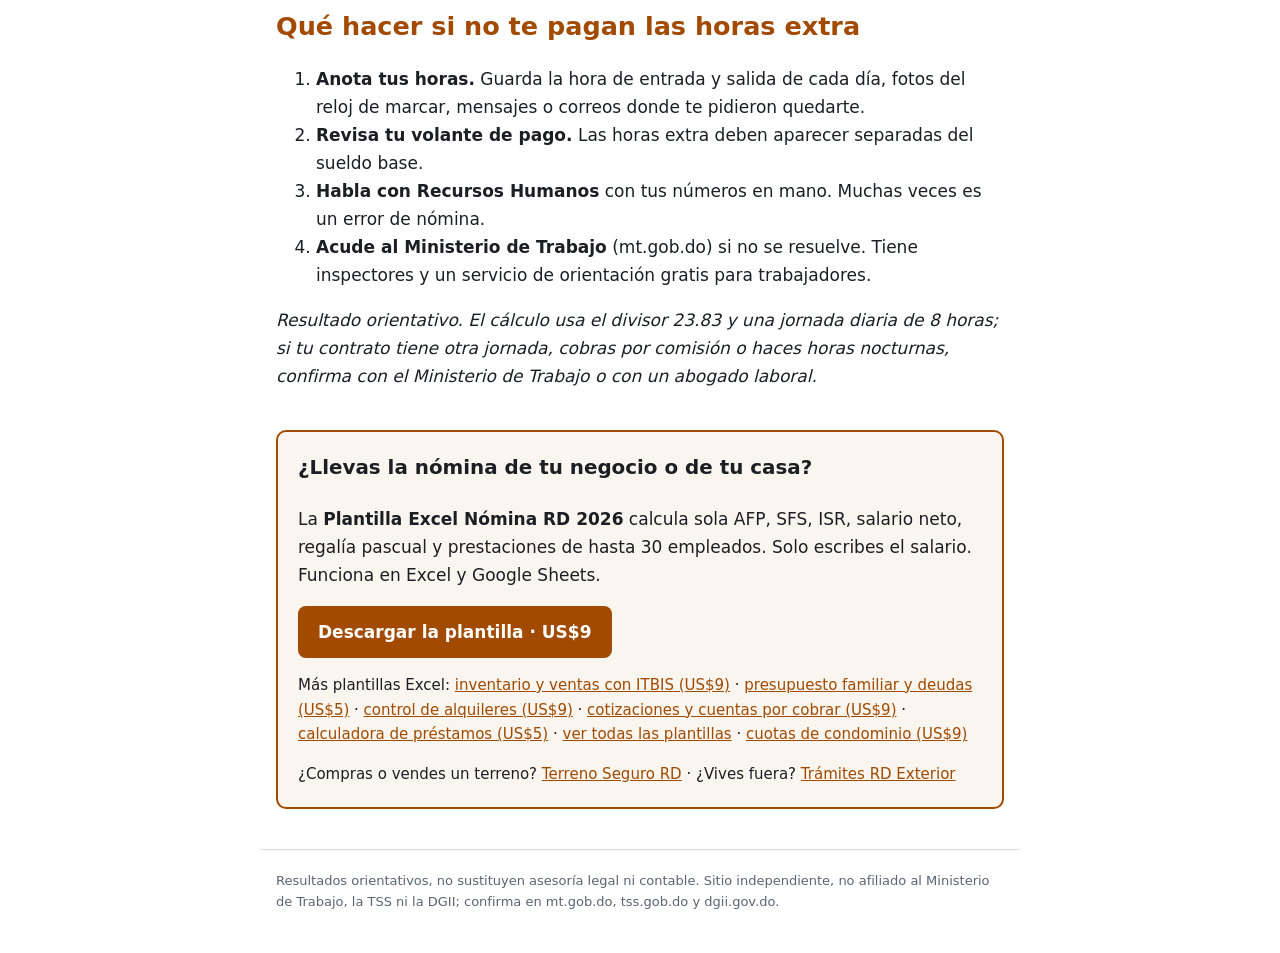
==== commit 0102187c: "CTA: plantilla de cuotas de condominio (US$9) Co-Authored-By: Claude Opus 5.5 <noreply@anthropic.com" ====
--- a/docs/calculadora-horas-extra-rd/index.html
+++ b/docs/calculadora-horas-extra-rd/index.html
@@ -86,7 +86,7 @@
 <h3>¿Llevas la nómina de tu negocio o de tu casa?</h3>
 <p>La <b>Plantilla Excel Nómina RD 2026</b> calcula sola AFP, SFS, ISR, salario neto, regalía pascual y prestaciones de hasta 30 empleados. Solo escribes el salario. Funciona en Excel y Google Sheets.</p>
 <a class="boton" href="https://jontastic64.gumroad.com/l/nomina-rd-2026">Descargar la plantilla · US$9</a>
-<p class="gratis">Más plantillas Excel: <a href="https://jontastic64.gumroad.com/l/inventario-ventas-rd">inventario y ventas con ITBIS (US$9)</a> · <a href="https://jontastic64.gumroad.com/l/presupuesto-familiar-rd">presupuesto familiar y deudas (US$5)</a> · <a href="https://jontastic64.gumroad.com/l/control-alquileres-rd">control de alquileres (US$9)</a> · <a href="https://jontastic64.gumroad.com/l/cotizaciones-cobros-rd">cotizaciones y cuentas por cobrar (US$9)</a> · <a href="https://jontastic64.gumroad.com/l/calculadora-prestamos-rd">calculadora de préstamos (US$5)</a> · <a href="https://bsser.github.io/plantillas-excel-rd/">ver todas las plantillas</a></p>
+<p class="gratis">Más plantillas Excel: <a href="https://jontastic64.gumroad.com/l/inventario-ventas-rd">inventario y ventas con ITBIS (US$9)</a> · <a href="https://jontastic64.gumroad.com/l/presupuesto-familiar-rd">presupuesto familiar y deudas (US$5)</a> · <a href="https://jontastic64.gumroad.com/l/control-alquileres-rd">control de alquileres (US$9)</a> · <a href="https://jontastic64.gumroad.com/l/cotizaciones-cobros-rd">cotizaciones y cuentas por cobrar (US$9)</a> · <a href="https://jontastic64.gumroad.com/l/calculadora-prestamos-rd">calculadora de préstamos (US$5)</a> · <a href="https://bsser.github.io/plantillas-excel-rd/">ver todas las plantillas</a> · <a href="https://jontastic64.gumroad.com/l/cuotas-condominio-rd">cuotas de condominio (US$9)</a></p>
 <p class="gratis">¿Compras o vendes un terreno? <a href="https://bsser.github.io/terreno-seguro-rd/">Terreno Seguro RD</a> · ¿Vives fuera? <a href="https://bsser.github.io/tramites-rd-exterior/">Trámites RD Exterior</a></p>
 </aside></main>
 <footer>Resultados orientativos, no sustituyen asesoría legal ni contable. Sitio independiente, no afiliado al Ministerio de Trabajo, la TSS ni la DGII; confirma en mt.gob.do, tss.gob.do y dgii.gov.do.</footer>
